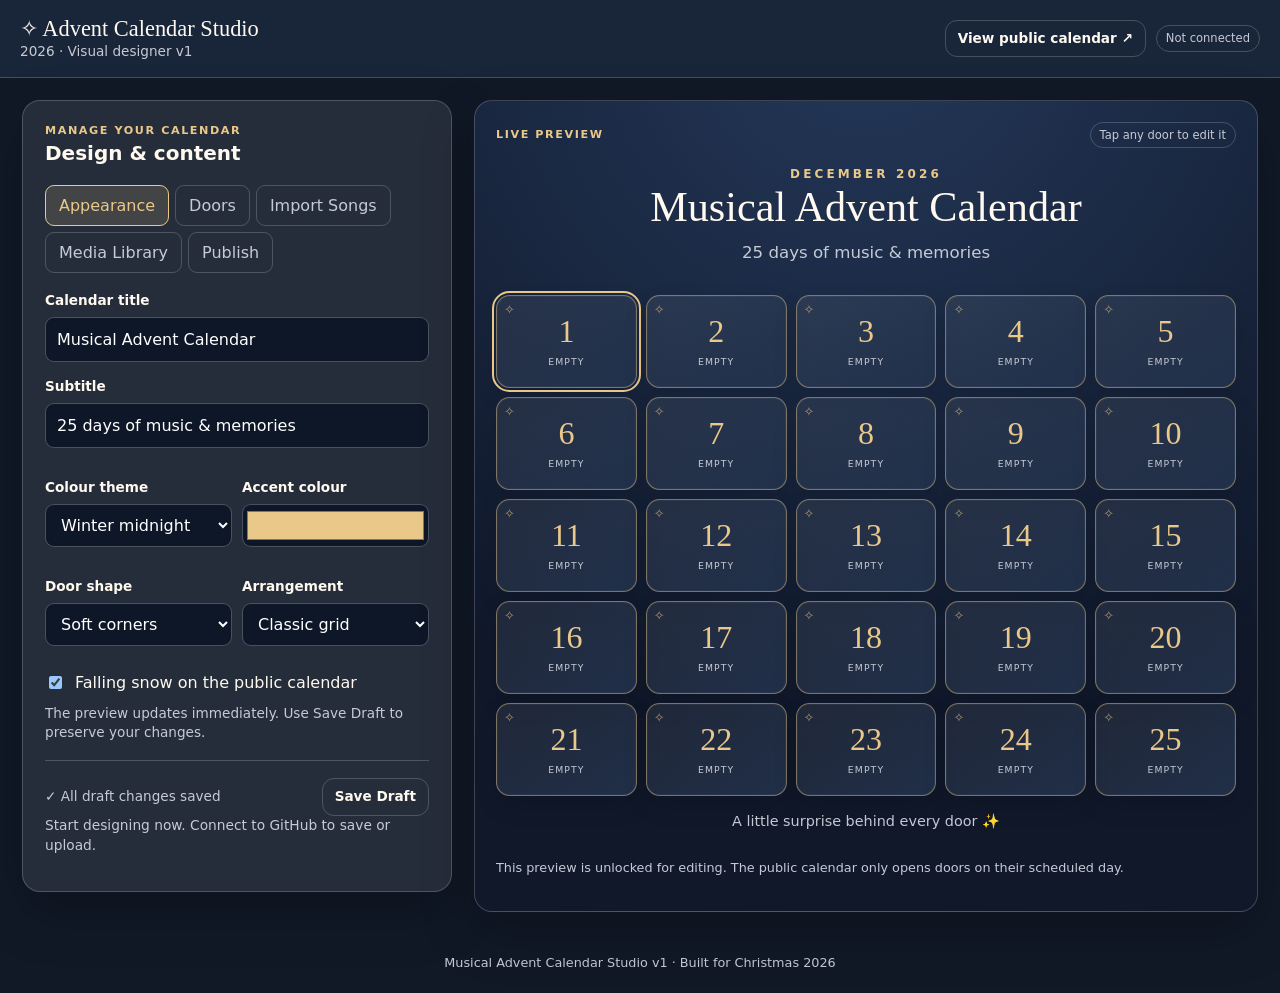
==== editor.html @ 6a8a954a "Advent Studio: add reviewed Excel and Google Sheets song imports" ====
<!doctype html><html lang="en"><head>
<meta charset="utf-8"><meta name="viewport" content="width=device-width,initial-scale=1"><meta name="robots" content="noindex,nofollow">
<meta http-equiv="Content-Security-Policy" content="default-src 'self'; script-src 'self' https://cdn.sheetjs.com; style-src 'self' 'unsafe-inline'; img-src 'self' https://raw.githubusercontent.com data: blob:; media-src 'self' https://raw.githubusercontent.com blob:; connect-src 'self' https://api.github.com https://raw.githubusercontent.com https://docs.google.com; object-src 'none'; base-uri 'none'">
<title>Advent Calendar Studio — 2026</title><link rel="stylesheet" href="styles.css">
</head><body class="editor-page">
<header class="editor-header"><div><div class="brand">✧ Advent Calendar Studio</div><small class="muted">2026 · Visual designer v1</small></div><div class="row wraprow"><a class="btn ghost small" href="index.html" target="_blank" rel="noopener">View public calendar ↗</a><span class="pill" id="connection-state">Not connected</span></div></header>
<main class="editor-shell"><section class="editor-panel softcard" aria-label="Calendar controls"><div class="cap">Manage your calendar</div><h2>Design &amp; content</h2>
<nav class="tabs" aria-label="Editor sections"><button class="tab active" data-tab="appearance" type="button">Appearance</button><button class="tab" data-tab="doors" type="button">Doors</button><button class="tab" data-tab="import" type="button">Import Songs</button><button class="tab" data-tab="media" type="button">Media Library</button><button class="tab" data-tab="publish" type="button">Publish</button></nav>
<div id="tab-appearance" class="tab-content">
<label class="field"><span>Calendar title</span><input id="setting-title" value="Musical Advent Calendar" maxlength="95"></label>
<label class="field"><span>Subtitle</span><input id="setting-subtitle" value="25 days of music & memories" maxlength="160"></label>
<div class="two"><label class="field"><span>Colour theme</span><select id="setting-preset"><option value="midnight">Winter midnight</option><option value="forest">Evergreen</option><option value="berry">Mulled berry</option></select></label><label class="field"><span>Accent colour</span><input id="setting-accent" class="colour" type="color" value="#e9c88a"></label></div>
<div class="two"><label class="field"><span>Door shape</span><select id="setting-shape"><option value="soft">Soft corners</option><option value="square">Square</option><option value="pill">Rounded</option></select></label><label class="field"><span>Arrangement</span><select id="setting-layout"><option value="grid">Classic grid</option><option value="staggered">Staggered grid</option></select></label></div>
<label class="row note-row"><input id="setting-snow" type="checkbox" checked> Falling snow on the public calendar</label><p class="hint">The preview updates immediately. Use Save Draft to preserve your changes.</p></div>
<div id="tab-doors" class="tab-content hidden">
<label class="field"><span>Choose a door</span><select id="door-day"></select></label><div class="progress"><span id="door-status-dot" class="dot"></span><span id="door-status">Awaiting photo and music</span></div>
<label class="field"><span>Photo</span><select id="door-photo"><option value="">No photo selected</option></select></label><label class="field"><span>Song</span><select id="door-song"><option value="">No song selected</option></select></label>
<div class="previewbox" id="photo-preview"><span class="empty">Choose a photograph from the media library</span></div>
<div class="btnrow"><button class="btn small ghost" id="door-test" type="button">Preview this door</button><button class="btn small ghost" id="go-media" type="button">Add media +</button></div>
<div class="section"><h3>Test the published calendar</h3><p class="hint">See the real public layout with every door unlocked, regardless of date. Your visitors will still see the usual date locks. This uses your last published version, not unsaved draft changes.</p><a class="btn small ghost" id="public-preview-link" href="index.html?preview=1" target="_blank" rel="noopener noreferrer">🔓 Open unlocked public preview ↗</a></div>
<div class="section"><h3>Song details</h3><p class="hint">Enter these manually or use Import Songs to fill multiple days at once.</p><label class="field"><span>Chosen by</span><input id="door-chosen-by" maxlength="120" placeholder="Person who chose the song"></label><label class="field"><span>Song title</span><input id="door-song-title" maxlength="200" placeholder="Song name"></label><label class="field"><span>Artist</span><input id="door-artist" maxlength="200" placeholder="Artist or band"></label></div>
<label class="field"><span>Title shown when opened (optional)</span><input id="door-title" maxlength="100" placeholder="A Christmas memory"></label>
<label class="field"><span>Personal message (optional)</span><textarea id="door-message" maxlength="1500" placeholder="Write a message to appear behind the door..."></textarea></label>
<p class="hint">Click a number in the live preview to switch doors. Dates are enforced on the public site, not in the editor.</p></div>
<div id="tab-import" class="tab-content hidden">
<h3>Import song information</h3>
<p class="hint">Import day, chosen-by name, song title and artist. Photos, audio files and personal messages are not changed. Import is one-time, not a live link.</p>
<div class="section"><h3>1. Download a blank template</h3><p class="muted">25 numbered rows, ready to fill in with Excel or Google Sheets.</p>
<button id="import-download" type="button" class="btn small ghost">⬇ Download Excel template (.xlsx)</button></div>
<div class="section"><h3>2. Choose an import method</h3>
<label class="field"><span>Upload an Excel or CSV file</span><input id="import-file" type="file" accept=".xlsx,.xls,.csv,.tsv"></label>
<button id="import-file-button" type="button" class="btn small ghost">Preview spreadsheet file</button>
<p class="hint">Or use a Google Sheet shared as “Anyone with the link can view”.</p>
<label class="field"><span>Google Sheets link</span><input id="import-sheet-url" type="url" placeholder="https://docs.google.com/spreadsheets/d/…"></label>
<button id="import-sheet-button" type="button" class="btn small ghost">Preview Google Sheet</button></div>
<div class="section"><h3>3. Review changes</h3><p id="import-summary" class="muted">Choose a source above to see which days will change.</p>
<div id="import-preview" style="overflow:auto;max-height:380px"></div>
<div class="btnrow"><button id="import-apply" type="button" class="btn" disabled>Apply to private draft</button><button id="import-cancel" type="button" class="btn ghost" disabled>Cancel preview</button></div>
<p class="hint">Existing values are never overwritten without confirmation. Applying only updates the draft in this tab; use Save Draft to store it privately. Publishing remains separate.</p></div></div>
<div id="tab-media" class="tab-content hidden">
<p class="muted">Upload files from your phone or computer. New uploads receive random filenames; you'll still see the original names here.</p>
<label class="field"><span>Upload type</span><select id="upload-kind"><option value="photo">Photograph (JPG, PNG or WebP)</option><option value="song">Music (MP3, M4A or WAV)</option></select></label>
<label class="field filepicker"><span>Choose file</span><input id="upload-file" type="file" accept="image/jpeg,image/png,image/webp"></label>
<div class="btnrow"><button class="btn small" id="upload-button" type="button">Upload to GitHub</button><button class="btn small ghost" id="scan-button" type="button">Scan GitHub folders</button></div>
<p class="hint">Recommended maximum: 20 MB per file. Files are uploaded to the public repository, even before you publish a door.</p>
<div class="section"><h3>Available files <span class="pill" id="media-count">0</span></h3><div id="media-list"><p class="muted">Connect to GitHub to load your library.</p></div></div></div>
<div id="tab-publish" class="tab-content hidden">
<h3>Connect GitHub</h3>
<p class="muted">To save, enter a fine-grained personal access token with <strong>Contents: Read and write</strong> access to both 2026 repositories. Do not paste your token into chat.</p>
<label class="field"><span>GitHub access token</span><input type="password" id="github-token" autocomplete="off" spellcheck="false" placeholder="github_pat_…"></label>
<div class="btnrow"><button class="btn small ghost" id="connect-button" type="button">Connect &amp; load</button><button class="btn small ghost" id="disconnect-button" type="button">Disconnect</button></div>
<p class="hint">The token is kept only in this browser tab's session storage, not uploaded into your repositories. Use this editor on a device you trust.</p>
<div class="section"><h3>Progress</h3><div class="progress" id="progress-count">0 of 25 doors have both photo and music.</div><p class="muted" id="saved-time">No draft saved this session.</p>
<div class="btnrow"><button class="btn" id="save-button" type="button">Save Draft</button><button class="btn ghost" id="publish-button" type="button">Publish Calendar</button></div>
<p class="hint">Save Draft updates the private repository only. Publish first saves your draft, then updates the public calendar. A partial calendar can be published for testing.</p></div>
<div class="section"><h3>Important</h3><p class="muted">Unpublished media in the public repository can still be discovered by someone deliberately browsing GitHub. Random filenames are for obscurity, not security. Titles and messages in the published calendar configuration can also be inspected.</p></div></div>
<div class="section"><div class="row split"><span class="muted" id="dirty-indicator">No unsaved changes</span><button id="quick-save" class="btn small ghost" type="button">Save Draft</button></div><p id="editor-status" class="status" role="status" aria-live="polite"></p></div></section>
<section class="editor-preview softcard" id="preview-surface" aria-label="Interactive live calendar preview">
<div class="row split"><div class="cap">Live preview</div><span class="pill">Tap any door to edit it</span></div>
<header class="masthead"><div class="eyebrow">December 2026</div><h1 id="preview-title">Musical Advent Calendar</h1><p id="preview-subtitle" class="subhead">25 days of music &amp; memories</p></header>
<div class="calendar-wrap"><div class="calendar-grid" id="preview-grid"></div><div class="calendar-footer">A little surprise behind every door ✨</div></div>
<p class="editor-door-caption">This preview is unlocked for editing. The public calendar only opens doors on their scheduled day.</p></section></main>
<dialog id="test-dialog" class="dialog"><div class="dialog-inner"><div class="dialog-head"><div><div class="eyebrow" id="test-day">December 1</div><h2 id="test-title">Preview</h2></div><button class="close" id="test-close" type="button" aria-label="Close">×</button></div><div class="previewbox" id="test-image"></div><p id="test-message" class="reveal-message"></p><audio id="test-audio" controls style="width:100%" class="hidden"></audio></div></dialog>
<footer class="editor-foot">Musical Advent Calendar Studio v1 · Built for Christmas 2026</footer>
<script src="https://cdn.sheetjs.com/xlsx-0.20.3/package/dist/xlsx.full.min.js" defer></script>
<script src="editor.js?v=20261111import1" defer></script>
</body></html>
---- styles.css ----
:root{color-scheme:dark;--bg:#10182a;--bg2:#243859;--accent:#e9c88a;--ink:#fff9ef;--muted:#c6cad5;--panel:rgba(255,255,255,.09);--edge:rgba(255,255,255,.19);--door:rgba(24,42,68,.78);--radius:18px;--shadow:0 20px 55px rgba(0,0,0,.22)}
*{box-sizing:border-box}html{min-height:100%}body{min-height:100vh;margin:0;color:var(--ink);background:radial-gradient(circle at 50% -10%,var(--bg2),var(--bg) 64%);font-family:system-ui,-apple-system,BlinkMacSystemFont,"Segoe UI",sans-serif;line-height:1.45}button,input,select,textarea{font:inherit}button{cursor:pointer}a{color:var(--accent)}.hidden{display:none!important}.wrap{width:min(1060px,calc(100% - 32px));margin:auto}.masthead{text-align:center;padding:64px 0 24px}.eyebrow{text-transform:uppercase;letter-spacing:.26em;font-size:.75rem;font-weight:650;color:var(--accent)}h1,h2,h3,p{margin-top:0}h1{font-family:Georgia,Times,serif;font-size:clamp(2.5rem,7vw,5.2rem);font-weight:500;line-height:1.07;margin-bottom:12px}h2{font-size:1.25rem}h3{font-size:1rem}.subhead{max-width:600px;margin:auto;color:var(--muted);font-size:1.04rem}.calendar-wrap{padding:28px 0 90px}.calendar-grid{display:grid;grid-template-columns:repeat(5,minmax(0,1fr));gap:15px}
.door{position:relative;border:1px solid rgba(233,200,138,.46);border-radius:var(--radius);background:linear-gradient(145deg,rgba(255,255,255,.07),var(--door));min-height:155px;color:var(--ink);box-shadow:inset 0 0 0 1px rgba(255,255,255,.04),0 10px 24px rgba(0,0,0,.12);overflow:hidden;display:flex;flex-direction:column;align-items:center;justify-content:center;gap:8px;transition:transform .2s ease,border-color .2s ease}.door::before{content:"✧";position:absolute;top:12px;left:12px;color:var(--accent);font-size:13px;opacity:.7}.door:hover{transform:translateY(-3px);border-color:var(--accent)}.door:focus-visible,.btn:focus-visible,button:focus-visible,a:focus-visible{outline:3px solid var(--accent);outline-offset:3px}.door-number{font:500 clamp(2rem,5vw,3.6rem)/1 Georgia,serif;color:var(--accent)}.door-word{font-size:.72rem;text-transform:uppercase;letter-spacing:.12em;color:var(--muted)}.door.locked{opacity:.62;cursor:not-allowed}.door.locked:hover{transform:none}.door.opened{background:linear-gradient(155deg,rgba(227,195,132,.19),rgba(255,255,255,.09))}.door.opened:after{content:"✓";position:absolute;top:8px;right:12px;font-size:.85rem;color:var(--accent)}.layout-staggered .door:nth-child(4n+2){transform:translateY(10px)}.shape-square .door{--radius:3px}.shape-pill .door{--radius:42px}.calendar-footer{text-align:center;color:var(--muted);font-size:.9rem;margin:27px auto}
.softcard{background:var(--panel);border:1px solid var(--edge);border-radius:18px;box-shadow:var(--shadow)}.dialog{border:1px solid var(--edge);background:#17243a;color:var(--ink);border-radius:22px;width:min(540px,calc(100vw - 28px));max-height:calc(100dvh - 30px);overflow:auto;padding:0;box-shadow:0 30px 80px rgba(0,0,0,.55)}.dialog::backdrop{background:rgba(1,8,19,.76);backdrop-filter:blur(5px)}.dialog-inner{padding:30px}.dialog-head{display:flex;align-items:start;justify-content:space-between;gap:14px}.dialog-head h2{font:500 2rem/1.1 Georgia,serif;margin-bottom:10px}.close{border:1px solid var(--edge);background:rgba(255,255,255,.08);color:var(--ink);width:37px;height:37px;border-radius:50%;font-size:1.35rem;flex-shrink:0}.reveal-image{width:100%;max-height:360px;object-fit:contain;background:rgba(255,255,255,.035);border-radius:12px;margin:14px 0}.placeholder-image{min-height:190px;border:1px dashed var(--edge);border-radius:12px;display:grid;place-items:center;color:var(--muted);font-size:3rem;margin:14px 0}.reveal-message{font-size:1rem;color:var(--muted);white-space:pre-wrap}.btn{display:inline-flex;gap:8px;justify-content:center;align-items:center;border:1px solid rgba(233,200,138,.65);color:#131b2e;background:var(--accent);padding:11px 16px;border-radius:12px;font-weight:700;text-decoration:none}.btn:disabled{opacity:.45;cursor:not-allowed}.btn.ghost{background:transparent;color:var(--ink);border-color:var(--edge)}.btn.small{padding:8px 12px;font-size:.85rem}.nowplaying{position:fixed;z-index:40;left:50%;bottom:14px;transform:translateX(-50%);width:min(600px,calc(100% - 24px));padding:12px 15px;display:flex;align-items:center;gap:12px;background:#1c2a40;border:1px solid var(--edge);border-radius:15px;box-shadow:var(--shadow)}.nowplaying .track{flex:1;min-width:0}.trackname{white-space:nowrap;overflow:hidden;text-overflow:ellipsis}.nowplaying button{border:1px solid var(--edge);background:transparent;color:var(--ink);border-radius:9px;padding:7px 10px}.snow{position:fixed;inset:0;pointer-events:none;z-index:1;overflow:hidden}.snow span{position:absolute;top:-20px;color:#fff;opacity:.65;animation:fall linear infinite;text-shadow:0 0 8px rgba(255,255,255,.3)}@keyframes fall{to{transform:translate3d(24px,110vh,0)}}@media(prefers-reduced-motion:reduce){*,*:before,*:after{animation-duration:.01ms!important;transition:none!important}}
.editor-page{background:#111927}.editor-header{padding:15px max(20px,calc((100vw - 1440px)/2));border-bottom:1px solid var(--edge);display:flex;justify-content:space-between;align-items:center;gap:16px;background:#19263a}.brand{font:500 1.4rem Georgia,serif}.editor-shell{max-width:1440px;margin:0 auto;padding:22px;display:grid;grid-template-columns:minmax(330px,430px) minmax(0,1fr);gap:22px;align-items:start}.editor-panel{padding:22px}.editor-panel h2{margin:0 0 17px}.tabs{display:flex;flex-wrap:wrap;gap:6px;margin-bottom:18px}.tab{background:transparent;color:var(--muted);border:1px solid var(--edge);border-radius:9px;padding:8px 13px}.tab.active{background:rgba(233,200,138,.15);color:var(--accent);border-color:var(--accent)}.field{display:block;margin:15px 0}.field>span,.field>label{display:block;font-size:.85rem;font-weight:650;margin-bottom:6px}.field input:not([type=checkbox]),.field select,.field textarea{display:block;width:100%;background:#0d1728;border:1px solid rgba(255,255,255,.25);border-radius:9px;color:#fff;padding:10px 11px;outline:none}.field textarea{min-height:90px;resize:vertical}.field input:focus,.field select:focus,.field textarea:focus{border-color:var(--accent)}.row{display:flex;align-items:center;gap:10px}.row.wraprow{flex-wrap:wrap}.row.split{justify-content:space-between}.row>*{min-width:0}.two{display:grid;grid-template-columns:1fr 1fr;gap:10px}.hint,.muted{font-size:.85rem;color:var(--muted)}.hint{margin:7px 0 0}.status{min-height:22px;font-size:.86rem;color:var(--muted)}.status.good{color:#b2e5c4}.status.bad{color:#ffb4a9}.section{border-top:1px solid var(--edge);padding-top:17px;margin-top:17px}.editor-preview{position:sticky;top:14px;min-width:0;padding:21px}.editor-preview .masthead{padding:18px 0}.editor-preview h1{font-size:clamp(1.5rem,3.3vw,3.3rem)}.editor-preview .calendar-grid{gap:9px}.editor-preview .door{min-height:93px;border-radius:calc(var(--radius) * .75)}.editor-preview .door-number{font-size:clamp(1.3rem,3vw,2rem)}.editor-preview .door-word{font-size:.58rem}.editor-preview .door::before{top:5px;left:7px}.editor-preview .calendar-wrap{padding:12px 0}.editor-preview .calendar-footer{margin:15px 0}.editor-preview .calendar-grid .door.selected{outline:2px solid var(--accent);outline-offset:2px}.editor-preview .layout-staggered .door:nth-child(4n+2){transform:translateY(5px)}.media-item{display:flex;align-items:center;gap:10px;padding:10px;border:1px solid var(--edge);border-radius:10px;margin-bottom:8px;background:rgba(255,255,255,.035)}.media-item img{width:46px;height:46px;object-fit:cover;border-radius:6px}.media-item .label{flex:1;min-width:0;overflow-wrap:anywhere}.media-item small{display:block;color:var(--muted)}.progress{border:1px solid var(--edge);border-radius:12px;padding:11px;margin:13px 0;color:var(--muted)}.dot{display:inline-block;width:9px;height:9px;border-radius:50%;background:#95a3b7;margin-right:7px}.dot.ok{background:#70d19a}.btnrow{display:flex;gap:8px;flex-wrap:wrap}.filepicker{margin:12px 0}.filepicker input{width:100%;max-width:100%;font-size:.9rem}.cap{font-size:.7rem;text-transform:uppercase;letter-spacing:.14em;color:var(--accent);font-weight:700}.previewbox{border-radius:12px;min-height:170px;display:grid;place-items:center;border:1px dashed var(--edge);margin:12px 0;overflow:hidden}.previewbox img{max-width:100%;max-height:240px;object-fit:contain}.previewbox .empty{padding:20px;text-align:center;color:var(--muted)}.editor-header .muted{display:block}.colour{height:43px;width:100%;padding:2px!important}footer.editor-foot{padding:20px;text-align:center;color:var(--muted);font-size:.8rem}.pill{border-radius:20px;border:1px solid var(--edge);padding:4px 9px;color:var(--muted);font-size:.72rem}.note-row{margin:10px 0}.editor-door-caption{color:var(--muted);font-size:.8rem}
@media(max-width:950px){.editor-shell{grid-template-columns:1fr}.editor-preview{position:static;order:-1}.editor-preview .door{min-height:90px}}@media(max-width:600px){.calendar-grid{gap:8px}.door{min-height:103px;gap:5px}.door::before{top:6px;left:7px;font-size:10px}.door-word{font-size:.59rem;letter-spacing:.05em}.door-number{font-size:1.95rem}.masthead{padding:45px 0 17px}.editor-header{align-items:start;flex-direction:column}.editor-shell{padding:12px;gap:12px}.editor-panel,.editor-preview{padding:14px}.editor-preview .door{min-height:65px}.editor-preview .door-number{font-size:1.5rem}.editor-preview .door-word{display:none}.dialog-inner{padding:21px}}
/* An opened Advent door reveals the assigned photograph as its tile. */
.door.photo-revealed{background:#10182a;isolation:isolate}
.door-thumbnail{position:absolute;inset:0;width:100%;height:100%;object-fit:cover;z-index:-1}
.door.photo-revealed::before{display:none}
.door.photo-revealed::after{content:none}
.door.photo-revealed .door-number{position:absolute;top:7px;left:9px;z-index:1;font:700 1rem/1 system-ui,sans-serif;color:#fff;text-shadow:0 1px 5px #000,0 0 2px #000}
.door.photo-revealed .door-word{position:absolute;bottom:0;left:0;right:0;padding:20px 4px 7px;text-align:center;color:#fff;background:linear-gradient(transparent,rgba(0,0,0,.72));text-shadow:0 1px 3px #000}

.seek-row{display:flex;align-items:center;gap:8px;margin-top:5px;font-size:.72rem;color:var(--muted);font-variant-numeric:tabular-nums}.seek-row input[type=range]{width:100%;min-width:40px;flex:1;accent-color:var(--accent);cursor:pointer}.seek-row input[type=range]:disabled{opacity:.4;cursor:default}.nowplaying .track{min-width:0}@media(max-width:600px){.nowplaying{gap:8px;padding:10px}.nowplaying button{padding:8px}.seek-row{gap:5px}}
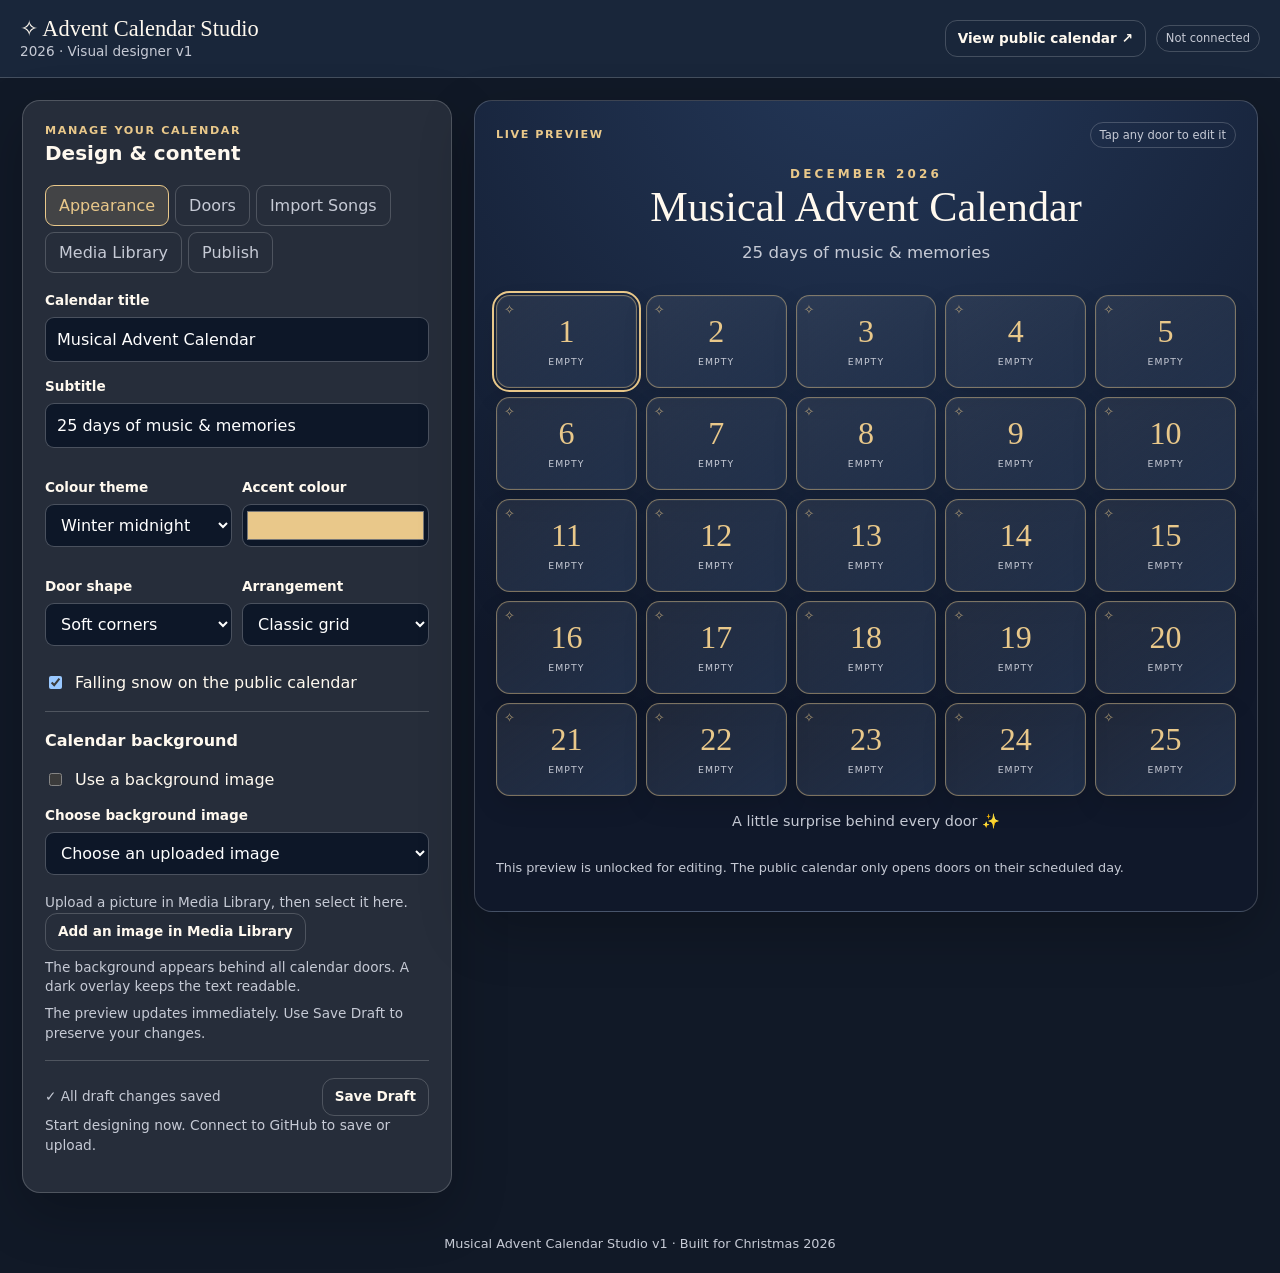
==== commit d1a7f6cc: "Add background image picker and separate media library file filters" ====
--- a/editor.html
+++ b/editor.html
@@ -1,7 +1,7 @@
 <!doctype html><html lang="en"><head>
 <meta charset="utf-8"><meta name="viewport" content="width=device-width,initial-scale=1"><meta name="robots" content="noindex,nofollow">
 <meta http-equiv="Content-Security-Policy" content="default-src 'self'; script-src 'self' https://cdn.sheetjs.com; style-src 'self' 'unsafe-inline'; img-src 'self' https://raw.githubusercontent.com data: blob:; media-src 'self' https://raw.githubusercontent.com blob:; connect-src 'self' https://api.github.com https://raw.githubusercontent.com https://docs.google.com; object-src 'none'; base-uri 'none'">
-<title>Advent Calendar Studio — 2026</title><link rel="stylesheet" href="styles.css">
+<title>Advent Calendar Studio — 2026</title><link rel="stylesheet" href="styles.css?v=20261111background1">
 </head><body class="editor-page">
 <header class="editor-header"><div><div class="brand">✧ Advent Calendar Studio</div><small class="muted">2026 · Visual designer v1</small></div><div class="row wraprow"><a class="btn ghost small" href="index.html" target="_blank" rel="noopener">View public calendar ↗</a><span class="pill" id="connection-state">Not connected</span></div></header>
 <main class="editor-shell"><section class="editor-panel softcard" aria-label="Calendar controls"><div class="cap">Manage your calendar</div><h2>Design &amp; content</h2>
@@ -11,7 +11,14 @@
 <label class="field"><span>Subtitle</span><input id="setting-subtitle" value="25 days of music & memories" maxlength="160"></label>
 <div class="two"><label class="field"><span>Colour theme</span><select id="setting-preset"><option value="midnight">Winter midnight</option><option value="forest">Evergreen</option><option value="berry">Mulled berry</option></select></label><label class="field"><span>Accent colour</span><input id="setting-accent" class="colour" type="color" value="#e9c88a"></label></div>
 <div class="two"><label class="field"><span>Door shape</span><select id="setting-shape"><option value="soft">Soft corners</option><option value="square">Square</option><option value="pill">Rounded</option></select></label><label class="field"><span>Arrangement</span><select id="setting-layout"><option value="grid">Classic grid</option><option value="staggered">Staggered grid</option></select></label></div>
-<label class="row note-row"><input id="setting-snow" type="checkbox" checked> Falling snow on the public calendar</label><p class="hint">The preview updates immediately. Use Save Draft to preserve your changes.</p></div>
+<label class="row note-row"><input id="setting-snow" type="checkbox" checked> Falling snow on the public calendar</label>
+<div class="section"><h3>Calendar background</h3>
+<label class="row note-row"><input id="setting-use-background" type="checkbox"> Use a background image</label>
+<label class="field"><span>Choose background image</span><select id="setting-background-image"><option value="">Choose an uploaded image</option></select></label>
+<div id="background-image-preview" class="background-image-choice"><span class="muted">Upload a picture in Media Library, then select it here.</span></div>
+<button id="go-background-media" type="button" class="btn small ghost">Add an image in Media Library</button>
+<p class="hint">The background appears behind all calendar doors. A dark overlay keeps the text readable.</p></div>
+<p class="hint">The preview updates immediately. Use Save Draft to preserve your changes.</p></div>
 <div id="tab-doors" class="tab-content hidden">
 <label class="field"><span>Choose a door</span><select id="door-day"></select></label><div class="progress"><span id="door-status-dot" class="dot"></span><span id="door-status">Awaiting photo and music</span></div>
 <label class="field"><span>Photo</span><select id="door-photo"><option value="">No photo selected</option></select></label><label class="field"><span>Song</span><select id="door-song"><option value="">No song selected</option></select></label>
@@ -43,7 +50,11 @@
 <label class="field filepicker"><span>Choose file</span><input id="upload-file" type="file" accept="image/jpeg,image/png,image/webp"></label>
 <div class="btnrow"><button class="btn small" id="upload-button" type="button">Upload to GitHub</button><button class="btn small ghost" id="scan-button" type="button">Scan GitHub folders</button></div>
 <p class="hint">Recommended maximum: 20 MB per file. Files are uploaded to the public repository, even before you publish a door.</p>
-<div class="section"><h3>Available files <span class="pill" id="media-count">0</span></h3><div id="media-list"><p class="muted">Connect to GitHub to load your library.</p></div></div></div>
+<div class="section"><h3>Available files <span class="pill" id="media-count">0</span></h3>
+<div class="tabs media-kind-tabs" role="group" aria-label="Filter available media files">
+<button class="tab active" id="media-filter-images" type="button" aria-pressed="true">Images (0)</button>
+<button class="tab" id="media-filter-audio" type="button" aria-pressed="false">MP3 / Audio (0)</button>
+</div><div id="media-list"><p class="muted">Connect to GitHub to load your library.</p></div></div></div>
 <div id="tab-publish" class="tab-content hidden">
 <h3>Connect GitHub</h3>
 <p class="muted">To save, enter a fine-grained personal access token with <strong>Contents: Read and write</strong> access to both 2026 repositories. Do not paste your token into chat.</p>
@@ -63,5 +74,5 @@
 <dialog id="test-dialog" class="dialog"><div class="dialog-inner"><div class="dialog-head"><div><div class="eyebrow" id="test-day">December 1</div><h2 id="test-title">Preview</h2></div><button class="close" id="test-close" type="button" aria-label="Close">×</button></div><div class="previewbox" id="test-image"></div><p id="test-message" class="reveal-message"></p><audio id="test-audio" controls style="width:100%" class="hidden"></audio></div></dialog>
 <footer class="editor-foot">Musical Advent Calendar Studio v1 · Built for Christmas 2026</footer>
 <script src="https://cdn.sheetjs.com/xlsx-0.20.3/package/dist/xlsx.full.min.js" defer></script>
-<script src="editor.js?v=20261111import1" defer></script>
+<script src="editor.js?v=20261111background1" defer></script>
 </body></html>
--- a/styles.css
+++ b/styles.css
@@ -1,7 +1,7 @@
 :root{color-scheme:dark;--bg:#10182a;--bg2:#243859;--accent:#e9c88a;--ink:#fff9ef;--muted:#c6cad5;--panel:rgba(255,255,255,.09);--edge:rgba(255,255,255,.19);--door:rgba(24,42,68,.78);--radius:18px;--shadow:0 20px 55px rgba(0,0,0,.22)}
 *{box-sizing:border-box}html{min-height:100%}body{min-height:100vh;margin:0;color:var(--ink);background:radial-gradient(circle at 50% -10%,var(--bg2),var(--bg) 64%);font-family:system-ui,-apple-system,BlinkMacSystemFont,"Segoe UI",sans-serif;line-height:1.45}button,input,select,textarea{font:inherit}button{cursor:pointer}a{color:var(--accent)}.hidden{display:none!important}.wrap{width:min(1060px,calc(100% - 32px));margin:auto}.masthead{text-align:center;padding:64px 0 24px}.eyebrow{text-transform:uppercase;letter-spacing:.26em;font-size:.75rem;font-weight:650;color:var(--accent)}h1,h2,h3,p{margin-top:0}h1{font-family:Georgia,Times,serif;font-size:clamp(2.5rem,7vw,5.2rem);font-weight:500;line-height:1.07;margin-bottom:12px}h2{font-size:1.25rem}h3{font-size:1rem}.subhead{max-width:600px;margin:auto;color:var(--muted);font-size:1.04rem}.calendar-wrap{padding:28px 0 90px}.calendar-grid{display:grid;grid-template-columns:repeat(5,minmax(0,1fr));gap:15px}
 .door{position:relative;border:1px solid rgba(233,200,138,.46);border-radius:var(--radius);background:linear-gradient(145deg,rgba(255,255,255,.07),var(--door));min-height:155px;color:var(--ink);box-shadow:inset 0 0 0 1px rgba(255,255,255,.04),0 10px 24px rgba(0,0,0,.12);overflow:hidden;display:flex;flex-direction:column;align-items:center;justify-content:center;gap:8px;transition:transform .2s ease,border-color .2s ease}.door::before{content:"✧";position:absolute;top:12px;left:12px;color:var(--accent);font-size:13px;opacity:.7}.door:hover{transform:translateY(-3px);border-color:var(--accent)}.door:focus-visible,.btn:focus-visible,button:focus-visible,a:focus-visible{outline:3px solid var(--accent);outline-offset:3px}.door-number{font:500 clamp(2rem,5vw,3.6rem)/1 Georgia,serif;color:var(--accent)}.door-word{font-size:.72rem;text-transform:uppercase;letter-spacing:.12em;color:var(--muted)}.door.locked{opacity:.62;cursor:not-allowed}.door.locked:hover{transform:none}.door.opened{background:linear-gradient(155deg,rgba(227,195,132,.19),rgba(255,255,255,.09))}.door.opened:after{content:"✓";position:absolute;top:8px;right:12px;font-size:.85rem;color:var(--accent)}.layout-staggered .door:nth-child(4n+2){transform:translateY(10px)}.shape-square .door{--radius:3px}.shape-pill .door{--radius:42px}.calendar-footer{text-align:center;color:var(--muted);font-size:.9rem;margin:27px auto}
-.softcard{background:var(--panel);border:1px solid var(--edge);border-radius:18px;box-shadow:var(--shadow)}.dialog{border:1px solid var(--edge);background:#17243a;color:var(--ink);border-radius:22px;width:min(540px,calc(100vw - 28px));max-height:calc(100dvh - 30px);overflow:auto;padding:0;box-shadow:0 30px 80px rgba(0,0,0,.55)}.dialog::backdrop{background:rgba(1,8,19,.76);backdrop-filter:blur(5px)}.dialog-inner{padding:30px}.dialog-head{display:flex;align-items:start;justify-content:space-between;gap:14px}.dialog-head h2{font:500 2rem/1.1 Georgia,serif;margin-bottom:10px}.close{border:1px solid var(--edge);background:rgba(255,255,255,.08);color:var(--ink);width:37px;height:37px;border-radius:50%;font-size:1.35rem;flex-shrink:0}.reveal-image{width:100%;max-height:360px;object-fit:contain;background:rgba(255,255,255,.035);border-radius:12px;margin:14px 0}.placeholder-image{min-height:190px;border:1px dashed var(--edge);border-radius:12px;display:grid;place-items:center;color:var(--muted);font-size:3rem;margin:14px 0}.reveal-message{font-size:1rem;color:var(--muted);white-space:pre-wrap}.btn{display:inline-flex;gap:8px;justify-content:center;align-items:center;border:1px solid rgba(233,200,138,.65);color:#131b2e;background:var(--accent);padding:11px 16px;border-radius:12px;font-weight:700;text-decoration:none}.btn:disabled{opacity:.45;cursor:not-allowed}.btn.ghost{background:transparent;color:var(--ink);border-color:var(--edge)}.btn.small{padding:8px 12px;font-size:.85rem}.nowplaying{position:fixed;z-index:40;left:50%;bottom:14px;transform:translateX(-50%);width:min(600px,calc(100% - 24px));padding:12px 15px;display:flex;align-items:center;gap:12px;background:#1c2a40;border:1px solid var(--edge);border-radius:15px;box-shadow:var(--shadow)}.nowplaying .track{flex:1;min-width:0}.trackname{white-space:nowrap;overflow:hidden;text-overflow:ellipsis}.nowplaying button{border:1px solid var(--edge);background:transparent;color:var(--ink);border-radius:9px;padding:7px 10px}.snow{position:fixed;inset:0;pointer-events:none;z-index:1;overflow:hidden}.snow span{position:absolute;top:-20px;color:#fff;opacity:.65;animation:fall linear infinite;text-shadow:0 0 8px rgba(255,255,255,.3)}@keyframes fall{to{transform:translate3d(24px,110vh,0)}}@media(prefers-reduced-motion:reduce){*,*:before,*:after{animation-duration:.01ms!important;transition:none!important}}
+.softcard{background:var(--panel);border:1px solid var(--edge);border-radius:18px;box-shadow:var(--shadow)}.dialog{border:1px solid var(--edge);background:#17243a;color:var(--ink);border-radius:22px;width:min(540px,calc(100vw - 28px));max-height:calc(100dvh - 30px);overflow:auto;padding:0;box-shadow:0 30px 80px rgba(0,0,0,.55)}.dialog::backdrop{background:rgba(1,8,19,.76);backdrop-filter:blur(5px)}.dialog-inner{padding:30px}.dialog-head{display:flex;align-items:start;justify-content:space-between;gap:14px}.dialog-head h2{font:500 2rem/1.1 Georgia,serif;margin-bottom:10px}.close{border:1px solid var(--edge);background:rgba(255,255,255,.08);color:var(--ink);width:37px;height:37px;border-radius:50%;font-size:1.35rem;flex-shrink:0}.reveal-image{width:100%;max-height:360px;object-fit:contain;background:rgba(255,255,255,.035);border-radius:12px;margin:14px 0}.placeholder-image{min-height:190px;border:1px dashed var(--edge);border-radius:12px;display:grid;place-items:center;color:var(--muted);font-size:3rem;margin:14px 0}.reveal-message{font-size:1rem;color:var(--muted);text-align:center;margin:8px 0 6px}.reveal-song{font:500 1.4rem/1.2 Georgia,serif;text-align:center;margin:5px 0}.reveal-artist{font-size:1rem;color:var(--muted);text-align:center;margin:4px 0 8px}.btn{display:inline-flex;gap:8px;justify-content:center;align-items:center;border:1px solid rgba(233,200,138,.65);color:#131b2e;background:var(--accent);padding:11px 16px;border-radius:12px;font-weight:700;text-decoration:none}.btn:disabled{opacity:.45;cursor:not-allowed}.btn.ghost{background:transparent;color:var(--ink);border-color:var(--edge)}.btn.small{padding:8px 12px;font-size:.85rem}.nowplaying{position:fixed;z-index:40;left:50%;bottom:14px;transform:translateX(-50%);width:min(600px,calc(100% - 24px));padding:12px 15px;display:flex;align-items:center;gap:12px;background:#1c2a40;border:1px solid var(--edge);border-radius:15px;box-shadow:var(--shadow)}.nowplaying .track{flex:1;min-width:0}.trackname{white-space:nowrap;overflow:hidden;text-overflow:ellipsis}.nowplaying button{border:1px solid var(--edge);background:transparent;color:var(--ink);border-radius:9px;padding:7px 10px}.snow{position:fixed;inset:0;pointer-events:none;z-index:1;overflow:hidden}.snow span{position:absolute;top:-20px;color:#fff;opacity:.65;animation:fall linear infinite;text-shadow:0 0 8px rgba(255,255,255,.3)}@keyframes fall{to{transform:translate3d(24px,110vh,0)}}@media(prefers-reduced-motion:reduce){*,*:before,*:after{animation-duration:.01ms!important;transition:none!important}}
 .editor-page{background:#111927}.editor-header{padding:15px max(20px,calc((100vw - 1440px)/2));border-bottom:1px solid var(--edge);display:flex;justify-content:space-between;align-items:center;gap:16px;background:#19263a}.brand{font:500 1.4rem Georgia,serif}.editor-shell{max-width:1440px;margin:0 auto;padding:22px;display:grid;grid-template-columns:minmax(330px,430px) minmax(0,1fr);gap:22px;align-items:start}.editor-panel{padding:22px}.editor-panel h2{margin:0 0 17px}.tabs{display:flex;flex-wrap:wrap;gap:6px;margin-bottom:18px}.tab{background:transparent;color:var(--muted);border:1px solid var(--edge);border-radius:9px;padding:8px 13px}.tab.active{background:rgba(233,200,138,.15);color:var(--accent);border-color:var(--accent)}.field{display:block;margin:15px 0}.field>span,.field>label{display:block;font-size:.85rem;font-weight:650;margin-bottom:6px}.field input:not([type=checkbox]),.field select,.field textarea{display:block;width:100%;background:#0d1728;border:1px solid rgba(255,255,255,.25);border-radius:9px;color:#fff;padding:10px 11px;outline:none}.field textarea{min-height:90px;resize:vertical}.field input:focus,.field select:focus,.field textarea:focus{border-color:var(--accent)}.row{display:flex;align-items:center;gap:10px}.row.wraprow{flex-wrap:wrap}.row.split{justify-content:space-between}.row>*{min-width:0}.two{display:grid;grid-template-columns:1fr 1fr;gap:10px}.hint,.muted{font-size:.85rem;color:var(--muted)}.hint{margin:7px 0 0}.status{min-height:22px;font-size:.86rem;color:var(--muted)}.status.good{color:#b2e5c4}.status.bad{color:#ffb4a9}.section{border-top:1px solid var(--edge);padding-top:17px;margin-top:17px}.editor-preview{position:sticky;top:14px;min-width:0;padding:21px}.editor-preview .masthead{padding:18px 0}.editor-preview h1{font-size:clamp(1.5rem,3.3vw,3.3rem)}.editor-preview .calendar-grid{gap:9px}.editor-preview .door{min-height:93px;border-radius:calc(var(--radius) * .75)}.editor-preview .door-number{font-size:clamp(1.3rem,3vw,2rem)}.editor-preview .door-word{font-size:.58rem}.editor-preview .door::before{top:5px;left:7px}.editor-preview .calendar-wrap{padding:12px 0}.editor-preview .calendar-footer{margin:15px 0}.editor-preview .calendar-grid .door.selected{outline:2px solid var(--accent);outline-offset:2px}.editor-preview .layout-staggered .door:nth-child(4n+2){transform:translateY(5px)}.media-item{display:flex;align-items:center;gap:10px;padding:10px;border:1px solid var(--edge);border-radius:10px;margin-bottom:8px;background:rgba(255,255,255,.035)}.media-item img{width:46px;height:46px;object-fit:cover;border-radius:6px}.media-item .label{flex:1;min-width:0;overflow-wrap:anywhere}.media-item small{display:block;color:var(--muted)}.progress{border:1px solid var(--edge);border-radius:12px;padding:11px;margin:13px 0;color:var(--muted)}.dot{display:inline-block;width:9px;height:9px;border-radius:50%;background:#95a3b7;margin-right:7px}.dot.ok{background:#70d19a}.btnrow{display:flex;gap:8px;flex-wrap:wrap}.filepicker{margin:12px 0}.filepicker input{width:100%;max-width:100%;font-size:.9rem}.cap{font-size:.7rem;text-transform:uppercase;letter-spacing:.14em;color:var(--accent);font-weight:700}.previewbox{border-radius:12px;min-height:170px;display:grid;place-items:center;border:1px dashed var(--edge);margin:12px 0;overflow:hidden}.previewbox img{max-width:100%;max-height:240px;object-fit:contain}.previewbox .empty{padding:20px;text-align:center;color:var(--muted)}.editor-header .muted{display:block}.colour{height:43px;width:100%;padding:2px!important}footer.editor-foot{padding:20px;text-align:center;color:var(--muted);font-size:.8rem}.pill{border-radius:20px;border:1px solid var(--edge);padding:4px 9px;color:var(--muted);font-size:.72rem}.note-row{margin:10px 0}.editor-door-caption{color:var(--muted);font-size:.8rem}
 @media(max-width:950px){.editor-shell{grid-template-columns:1fr}.editor-preview{position:static;order:-1}.editor-preview .door{min-height:90px}}@media(max-width:600px){.calendar-grid{gap:8px}.door{min-height:103px;gap:5px}.door::before{top:6px;left:7px;font-size:10px}.door-word{font-size:.59rem;letter-spacing:.05em}.door-number{font-size:1.95rem}.masthead{padding:45px 0 17px}.editor-header{align-items:start;flex-direction:column}.editor-shell{padding:12px;gap:12px}.editor-panel,.editor-preview{padding:14px}.editor-preview .door{min-height:65px}.editor-preview .door-number{font-size:1.5rem}.editor-preview .door-word{display:none}.dialog-inner{padding:21px}}
 /* An opened Advent door reveals the assigned photograph as its tile. */
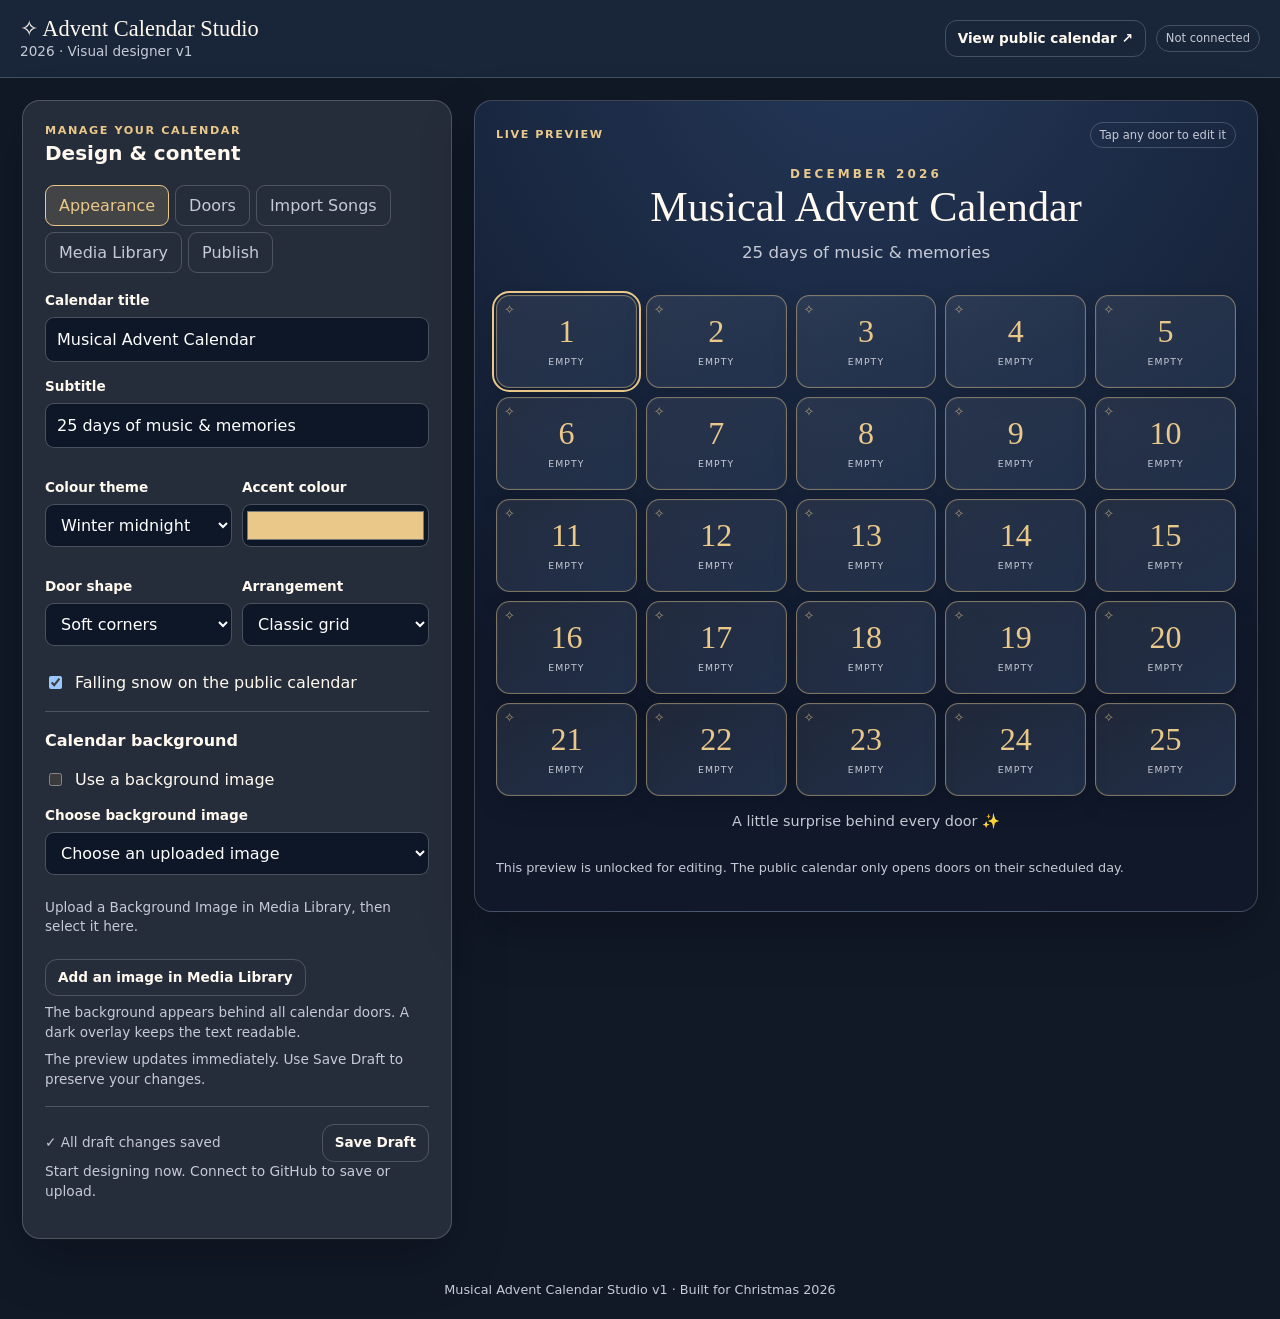
==== commit 1e0b0125: "Offer Door Image, Music and Background Image uploads with dedicated file tabs" ====
--- a/editor.html
+++ b/editor.html
@@ -1,7 +1,7 @@
 <!doctype html><html lang="en"><head>
 <meta charset="utf-8"><meta name="viewport" content="width=device-width,initial-scale=1"><meta name="robots" content="noindex,nofollow">
 <meta http-equiv="Content-Security-Policy" content="default-src 'self'; script-src 'self' https://cdn.sheetjs.com; style-src 'self' 'unsafe-inline'; img-src 'self' https://raw.githubusercontent.com data: blob:; media-src 'self' https://raw.githubusercontent.com blob:; connect-src 'self' https://api.github.com https://raw.githubusercontent.com https://docs.google.com; object-src 'none'; base-uri 'none'">
-<title>Advent Calendar Studio — 2026</title><link rel="stylesheet" href="styles.css?v=20261111background1">
+<title>Advent Calendar Studio — 2026</title><link rel="stylesheet" href="styles.css?v=20261111mediakinds2">
 </head><body class="editor-page">
 <header class="editor-header"><div><div class="brand">✧ Advent Calendar Studio</div><small class="muted">2026 · Visual designer v1</small></div><div class="row wraprow"><a class="btn ghost small" href="index.html" target="_blank" rel="noopener">View public calendar ↗</a><span class="pill" id="connection-state">Not connected</span></div></header>
 <main class="editor-shell"><section class="editor-panel softcard" aria-label="Calendar controls"><div class="cap">Manage your calendar</div><h2>Design &amp; content</h2>
@@ -15,7 +15,7 @@
 <div class="section"><h3>Calendar background</h3>
 <label class="row note-row"><input id="setting-use-background" type="checkbox"> Use a background image</label>
 <label class="field"><span>Choose background image</span><select id="setting-background-image"><option value="">Choose an uploaded image</option></select></label>
-<div id="background-image-preview" class="background-image-choice"><span class="muted">Upload a picture in Media Library, then select it here.</span></div>
+<div id="background-image-preview" class="background-image-choice"><span class="muted">Upload a Background Image in Media Library, then select it here.</span></div>
 <button id="go-background-media" type="button" class="btn small ghost">Add an image in Media Library</button>
 <p class="hint">The background appears behind all calendar doors. A dark overlay keeps the text readable.</p></div>
 <p class="hint">The preview updates immediately. Use Save Draft to preserve your changes.</p></div>
@@ -46,14 +46,15 @@
 <p class="hint">Existing values are never overwritten without confirmation. Applying only updates the draft in this tab; use Save Draft to store it privately. Publishing remains separate.</p></div></div>
 <div id="tab-media" class="tab-content hidden">
 <p class="muted">Upload files from your phone or computer. New uploads receive random filenames; you'll still see the original names here.</p>
-<label class="field"><span>Upload type</span><select id="upload-kind"><option value="photo">Photograph (JPG, PNG or WebP)</option><option value="song">Music (MP3, M4A or WAV)</option></select></label>
+<label class="field"><span>Upload type</span><select id="upload-kind"><option value="photo">Door Image (JPG, PNG or WebP)</option><option value="song">Music (MP3, M4A or WAV)</option><option value="background">Background Image (JPG, PNG or WebP)</option></select></label>
 <label class="field filepicker"><span>Choose file</span><input id="upload-file" type="file" accept="image/jpeg,image/png,image/webp"></label>
 <div class="btnrow"><button class="btn small" id="upload-button" type="button">Upload to GitHub</button><button class="btn small ghost" id="scan-button" type="button">Scan GitHub folders</button></div>
 <p class="hint">Recommended maximum: 20 MB per file. Files are uploaded to the public repository, even before you publish a door.</p>
 <div class="section"><h3>Available files <span class="pill" id="media-count">0</span></h3>
 <div class="tabs media-kind-tabs" role="group" aria-label="Filter available media files">
-<button class="tab active" id="media-filter-images" type="button" aria-pressed="true">Images (0)</button>
-<button class="tab" id="media-filter-audio" type="button" aria-pressed="false">MP3 / Audio (0)</button>
+<button class="tab active" id="media-filter-images" type="button" aria-pressed="true">Door Images (0)</button>
+<button class="tab" id="media-filter-audio" type="button" aria-pressed="false">Music (0)</button>
+<button class="tab" id="media-filter-background" type="button" aria-pressed="false">Background Images (0)</button>
 </div><div id="media-list"><p class="muted">Connect to GitHub to load your library.</p></div></div></div>
 <div id="tab-publish" class="tab-content hidden">
 <h3>Connect GitHub</h3>
@@ -74,5 +75,5 @@
 <dialog id="test-dialog" class="dialog"><div class="dialog-inner"><div class="dialog-head"><div><div class="eyebrow" id="test-day">December 1</div><h2 id="test-title">Preview</h2></div><button class="close" id="test-close" type="button" aria-label="Close">×</button></div><div class="previewbox" id="test-image"></div><p id="test-message" class="reveal-message"></p><audio id="test-audio" controls style="width:100%" class="hidden"></audio></div></dialog>
 <footer class="editor-foot">Musical Advent Calendar Studio v1 · Built for Christmas 2026</footer>
 <script src="https://cdn.sheetjs.com/xlsx-0.20.3/package/dist/xlsx.full.min.js" defer></script>
-<script src="editor.js?v=20261111background1" defer></script>
+<script src="editor.js?v=20261111mediakinds2" defer></script>
 </body></html>
--- a/styles.css
+++ b/styles.css
@@ -12,4 +12,7 @@
 .door.photo-revealed .door-number{position:absolute;top:7px;left:9px;z-index:1;font:700 1rem/1 system-ui,sans-serif;color:#fff;text-shadow:0 1px 5px #000,0 0 2px #000}
 .door.photo-revealed .door-word{position:absolute;bottom:0;left:0;right:0;padding:20px 4px 7px;text-align:center;color:#fff;background:linear-gradient(transparent,rgba(0,0,0,.72));text-shadow:0 1px 3px #000}
 
+.background-image-choice{display:flex;align-items:center;gap:12px;margin:8px 0 14px;min-height:55px;min-width:0;overflow-wrap:anywhere}
+.background-image-thumb{width:92px;height:60px;flex-shrink:0;object-fit:cover;border-radius:9px;border:1px solid var(--edge)}
+.media-kind-tabs{margin:12px 0 15px}
 .seek-row{display:flex;align-items:center;gap:8px;margin-top:5px;font-size:.72rem;color:var(--muted);font-variant-numeric:tabular-nums}.seek-row input[type=range]{width:100%;min-width:40px;flex:1;accent-color:var(--accent);cursor:pointer}.seek-row input[type=range]:disabled{opacity:.4;cursor:default}.nowplaying .track{min-width:0}@media(max-width:600px){.nowplaying{gap:8px;padding:10px}.nowplaying button{padding:8px}.seek-row{gap:5px}}
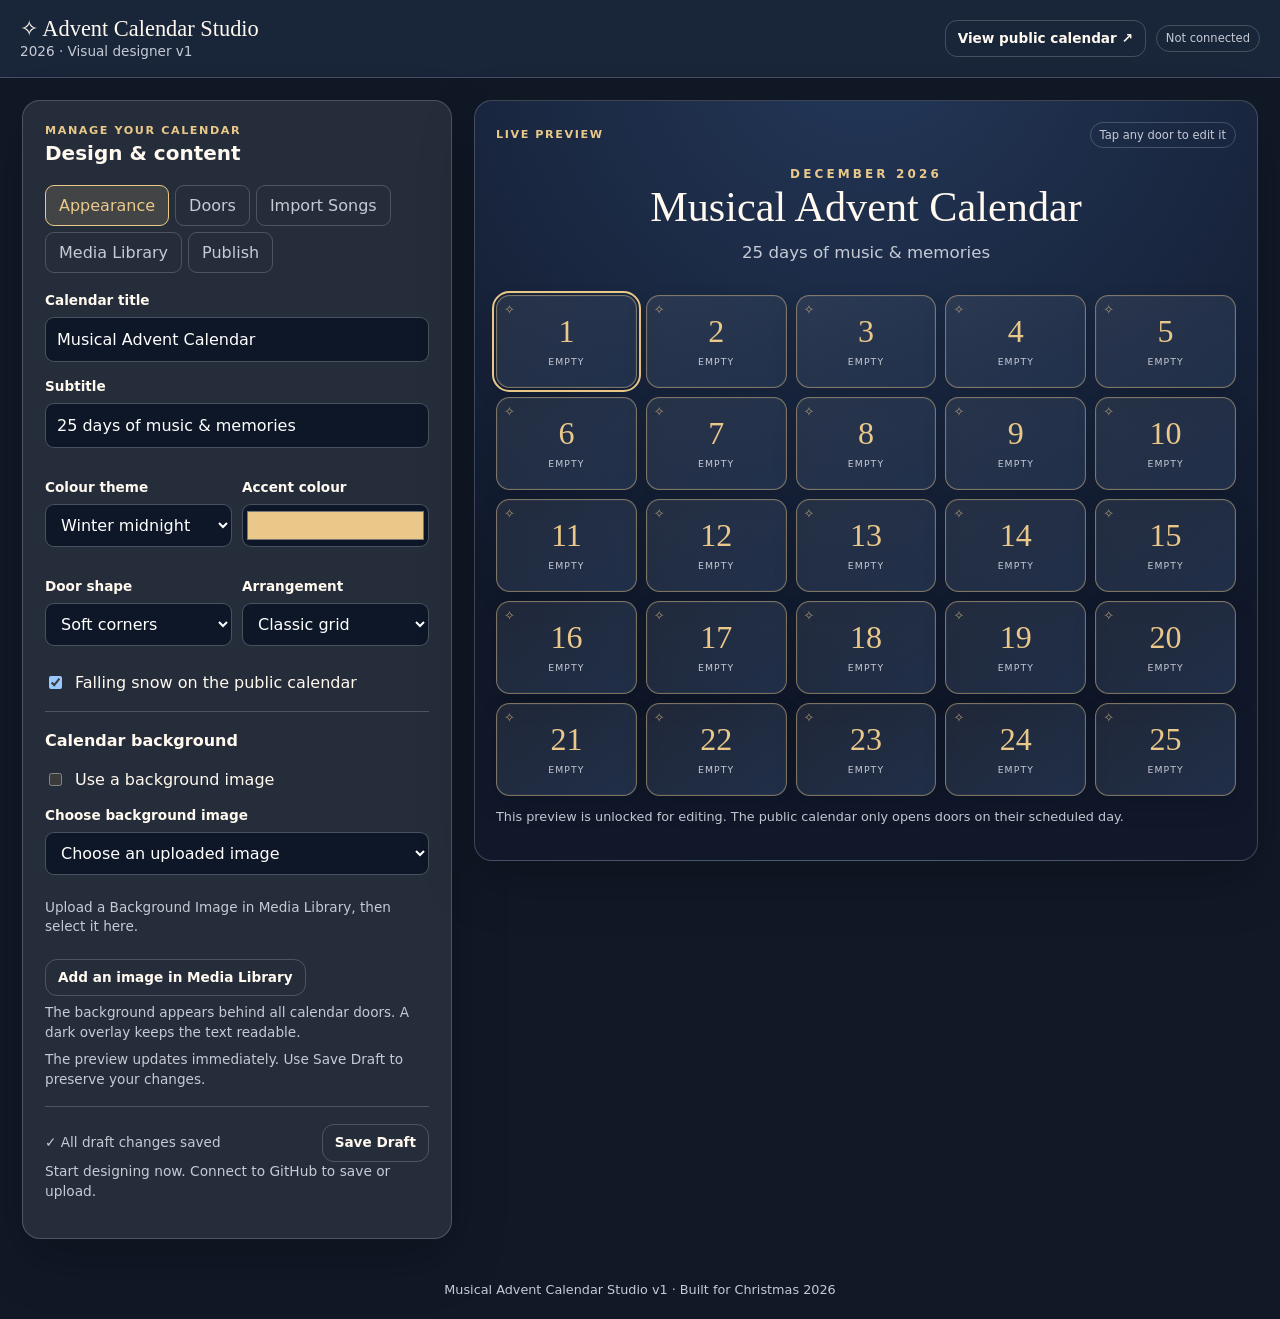
==== commit ac9d6c5e: "Remove decorative 'little surprise' footer from Advent calendar" ====
--- a/editor.html
+++ b/editor.html
@@ -69,11 +69,11 @@
 <div class="section"><div class="row split"><span class="muted" id="dirty-indicator">No unsaved changes</span><button id="quick-save" class="btn small ghost" type="button">Save Draft</button></div><p id="editor-status" class="status" role="status" aria-live="polite"></p></div></section>
 <section class="editor-preview softcard" id="preview-surface" aria-label="Interactive live calendar preview">
 <div class="row split"><div class="cap">Live preview</div><span class="pill">Tap any door to edit it</span></div>
-<header class="masthead"><div class="eyebrow">December 2026</div><h1 id="preview-title">Musical Advent Calendar</h1><p id="preview-subtitle" class="subhead">25 days of music &amp; memories</p></header>
-<div class="calendar-wrap"><div class="calendar-grid" id="preview-grid"></div><div class="calendar-footer">A little surprise behind every door ✨</div></div>
+<header class="masthead"><div class="eyebrow">December 2026</div><h1 id="preview-title">Musical Advent Calendar</h1><p id="preview-subtitle" class="subhead hidden"></p></header>
+<div class="calendar-wrap"><div class="calendar-grid" id="preview-grid"></div></div>
 <p class="editor-door-caption">This preview is unlocked for editing. The public calendar only opens doors on their scheduled day.</p></section></main>
 <dialog id="test-dialog" class="dialog"><div class="dialog-inner"><div class="dialog-head"><div><div class="eyebrow" id="test-day">December 1</div><h2 id="test-title">Preview</h2></div><button class="close" id="test-close" type="button" aria-label="Close">×</button></div><div class="previewbox" id="test-image"></div><p id="test-message" class="reveal-message"></p><audio id="test-audio" controls style="width:100%" class="hidden"></audio></div></dialog>
 <footer class="editor-foot">Musical Advent Calendar Studio v1 · Built for Christmas 2026</footer>
 <script src="https://cdn.sheetjs.com/xlsx-0.20.3/package/dist/xlsx.full.min.js" defer></script>
-<script src="editor.js?v=20261111mediakinds2" defer></script>
+<script src="editor.js?v=20261111subtitle1" defer></script>
 </body></html>
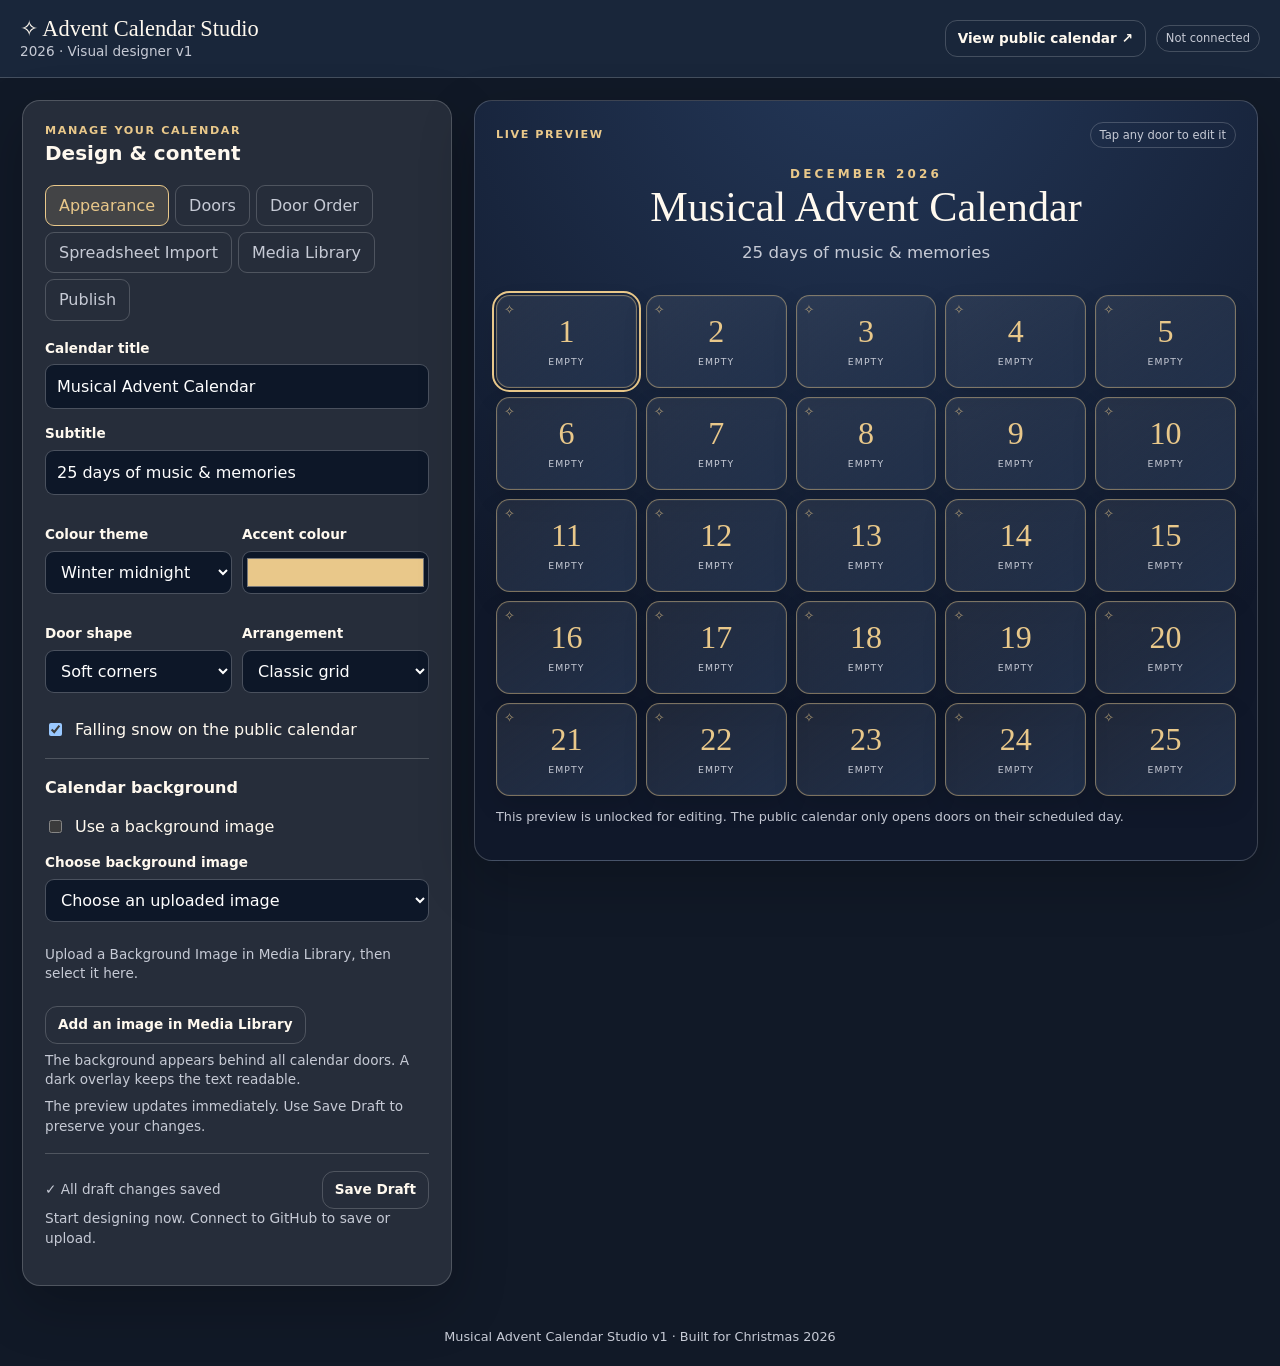
==== commit 841043bb: "Add independent Door Order tab with drag, shuffle and undo" ====
--- a/editor.html
+++ b/editor.html
@@ -1,11 +1,11 @@
 <!doctype html><html lang="en"><head>
 <meta charset="utf-8"><meta name="viewport" content="width=device-width,initial-scale=1"><meta name="robots" content="noindex,nofollow">
 <meta http-equiv="Content-Security-Policy" content="default-src 'self'; script-src 'self' https://cdn.sheetjs.com; style-src 'self' 'unsafe-inline'; img-src 'self' https://raw.githubusercontent.com data: blob:; media-src 'self' https://raw.githubusercontent.com blob:; connect-src 'self' https://api.github.com https://raw.githubusercontent.com https://docs.google.com; object-src 'none'; base-uri 'none'">
-<title>Advent Calendar Studio — 2026</title><link rel="stylesheet" href="styles.css?v=20261111mediakinds2">
+<title>Advent Calendar Studio — 2026</title><link rel="stylesheet" href="styles.css?v=20261111doororder1">
 </head><body class="editor-page">
 <header class="editor-header"><div><div class="brand">✧ Advent Calendar Studio</div><small class="muted">2026 · Visual designer v1</small></div><div class="row wraprow"><a class="btn ghost small" href="index.html" target="_blank" rel="noopener">View public calendar ↗</a><span class="pill" id="connection-state">Not connected</span></div></header>
 <main class="editor-shell"><section class="editor-panel softcard" aria-label="Calendar controls"><div class="cap">Manage your calendar</div><h2>Design &amp; content</h2>
-<nav class="tabs" aria-label="Editor sections"><button class="tab active" data-tab="appearance" type="button">Appearance</button><button class="tab" data-tab="doors" type="button">Doors</button><button class="tab" data-tab="import" type="button">Import Songs</button><button class="tab" data-tab="media" type="button">Media Library</button><button class="tab" data-tab="publish" type="button">Publish</button></nav>
+<nav class="tabs" aria-label="Editor sections"><button class="tab active" data-tab="appearance" type="button">Appearance</button><button class="tab" data-tab="doors" type="button">Doors</button><button class="tab" data-tab="order" type="button">Door Order</button><button class="tab" data-tab="import" type="button">Spreadsheet Import</button><button class="tab" data-tab="media" type="button">Media Library</button><button class="tab" data-tab="publish" type="button">Publish</button></nav>
 <div id="tab-appearance" class="tab-content">
 <label class="field"><span>Calendar title</span><input id="setting-title" value="Musical Advent Calendar" maxlength="95"></label>
 <label class="field"><span>Subtitle</span><input id="setting-subtitle" value="25 days of music & memories" maxlength="160"></label>
@@ -25,10 +25,17 @@
 <div class="previewbox" id="photo-preview"><span class="empty">Choose a photograph from the media library</span></div>
 <div class="btnrow"><button class="btn small ghost" id="door-test" type="button">Preview this door</button><button class="btn small ghost" id="go-media" type="button">Add media +</button></div>
 <div class="section"><h3>Test the published calendar</h3><p class="hint">See the real public layout with every door unlocked, regardless of date. Your visitors will still see the usual date locks. This uses your last published version, not unsaved draft changes.</p><a class="btn small ghost" id="public-preview-link" href="index.html?preview=1" target="_blank" rel="noopener noreferrer">🔓 Open unlocked public preview ↗</a></div>
-<div class="section"><h3>Song details</h3><p class="hint">Enter these manually or use Import Songs to fill multiple days at once.</p><label class="field"><span>Chosen by</span><input id="door-chosen-by" maxlength="120" placeholder="Person who chose the song"></label><label class="field"><span>Song title</span><input id="door-song-title" maxlength="200" placeholder="Song name"></label><label class="field"><span>Artist</span><input id="door-artist" maxlength="200" placeholder="Artist or band"></label></div>
+<div class="section"><h3>Song details</h3><p class="hint">Enter these manually or use Spreadsheet Import to fill multiple days at once.</p><label class="field"><span>Chosen by</span><input id="door-chosen-by" maxlength="120" placeholder="Person who chose the song"></label><label class="field"><span>Song title</span><input id="door-song-title" maxlength="200" placeholder="Song name"></label><label class="field"><span>Artist</span><input id="door-artist" maxlength="200" placeholder="Artist or band"></label></div>
 <label class="field"><span>Title shown when opened (optional)</span><input id="door-title" maxlength="100" placeholder="A Christmas memory"></label>
 <label class="field"><span>Personal message (optional)</span><textarea id="door-message" maxlength="1500" placeholder="Write a message to appear behind the door..."></textarea></label>
 <p class="hint">Click a number in the live preview to switch doors. Dates are enforced on the public site, not in the editor.</p></div>
+<div id="tab-order" class="tab-content hidden">
+<h3>Door Order</h3>
+<p class="hint">Move a complete contribution to a different December date. The date stays fixed while the person's name, song, artist, photo, audio and message move together.</p>
+<div class="btnrow order-actions"><button id="order-shuffle" class="btn small ghost" type="button">Shuffle contents</button><button id="order-undo" class="btn small ghost" type="button" disabled>Undo last change</button></div>
+<div id="order-list" class="order-list" role="list" aria-label="Door contributions, December 1 to 25"></div>
+<p class="hint">Drag the handle to move a row, including on a phone. The arrows move one date at a time. These are draft changes until you save; the public calendar only changes when you publish.</p>
+</div>
 <div id="tab-import" class="tab-content hidden">
 <h3>Import song information</h3>
 <p class="hint">Import day, chosen-by name, song title and artist. Photos, audio files and personal messages are not changed. Import is one-time, not a live link.</p>
@@ -75,5 +82,5 @@
 <dialog id="test-dialog" class="dialog"><div class="dialog-inner"><div class="dialog-head"><div><div class="eyebrow" id="test-day">December 1</div><h2 id="test-title">Preview</h2></div><button class="close" id="test-close" type="button" aria-label="Close">×</button></div><div class="previewbox" id="test-image"></div><p id="test-message" class="reveal-message"></p><audio id="test-audio" controls style="width:100%" class="hidden"></audio></div></dialog>
 <footer class="editor-foot">Musical Advent Calendar Studio v1 · Built for Christmas 2026</footer>
 <script src="https://cdn.sheetjs.com/xlsx-0.20.3/package/dist/xlsx.full.min.js" defer></script>
-<script src="editor.js?v=20261111subtitle1" defer></script>
+<script src="editor.js?v=20261111doororder1" defer></script>
 </body></html>
--- a/styles.css
+++ b/styles.css
@@ -16,3 +16,21 @@
 .background-image-thumb{width:92px;height:60px;flex-shrink:0;object-fit:cover;border-radius:9px;border:1px solid var(--edge)}
 .media-kind-tabs{margin:12px 0 15px}
 .seek-row{display:flex;align-items:center;gap:8px;margin-top:5px;font-size:.72rem;color:var(--muted);font-variant-numeric:tabular-nums}.seek-row input[type=range]{width:100%;min-width:40px;flex:1;accent-color:var(--accent);cursor:pointer}.seek-row input[type=range]:disabled{opacity:.4;cursor:default}.nowplaying .track{min-width:0}@media(max-width:600px){.nowplaying{gap:8px;padding:10px}.nowplaying button{padding:8px}.seek-row{gap:5px}}
+
+/* Independent Door Order controls. Rows move content, never dates or appearance. */
+.order-actions{margin:12px 0 16px}
+.order-list{display:grid;gap:8px;margin:12px 0 16px}
+.order-row{display:flex;align-items:center;gap:8px;min-width:0;padding:8px;background:rgba(255,255,255,.045);border:1px solid var(--edge);border-radius:12px;transition:border-color .12s,background .12s}
+.order-row.is-dragging{opacity:.45}
+.order-row.drop-target{border-color:var(--accent);background:rgba(233,200,138,.16);outline:2px solid var(--accent);outline-offset:1px}
+.order-handle{display:grid;place-items:center;flex:0 0 29px;min-height:42px;border:1px solid var(--edge);border-radius:8px;background:rgba(255,255,255,.06);color:var(--accent);font-size:1.3rem;cursor:grab;touch-action:none;user-select:none;-webkit-user-select:none}
+.order-handle:active{cursor:grabbing}
+.order-date{flex:0 0 49px;color:var(--accent);font-size:.8rem;font-weight:700;white-space:nowrap}
+.order-details{min-width:0;flex:1;display:flex;flex-direction:column;gap:1px}
+.order-details strong,.order-details small{display:block;overflow:hidden;text-overflow:ellipsis;white-space:nowrap}
+.order-details strong{font-size:.88rem}
+.order-details small{font-size:.75rem;color:var(--muted)}
+.order-controls{display:flex;flex-direction:column;gap:3px}
+.order-step{min-width:28px;min-height:26px;border:1px solid var(--edge);background:rgba(255,255,255,.06);color:var(--ink);border-radius:6px;line-height:1}
+.order-step:disabled{opacity:.2;cursor:not-allowed}
+@media(max-width:420px){.order-row{gap:6px;padding:7px 5px}.order-date{flex-basis:43px;font-size:.75rem}.order-handle{flex-basis:27px}.order-details small{font-size:.71rem}}
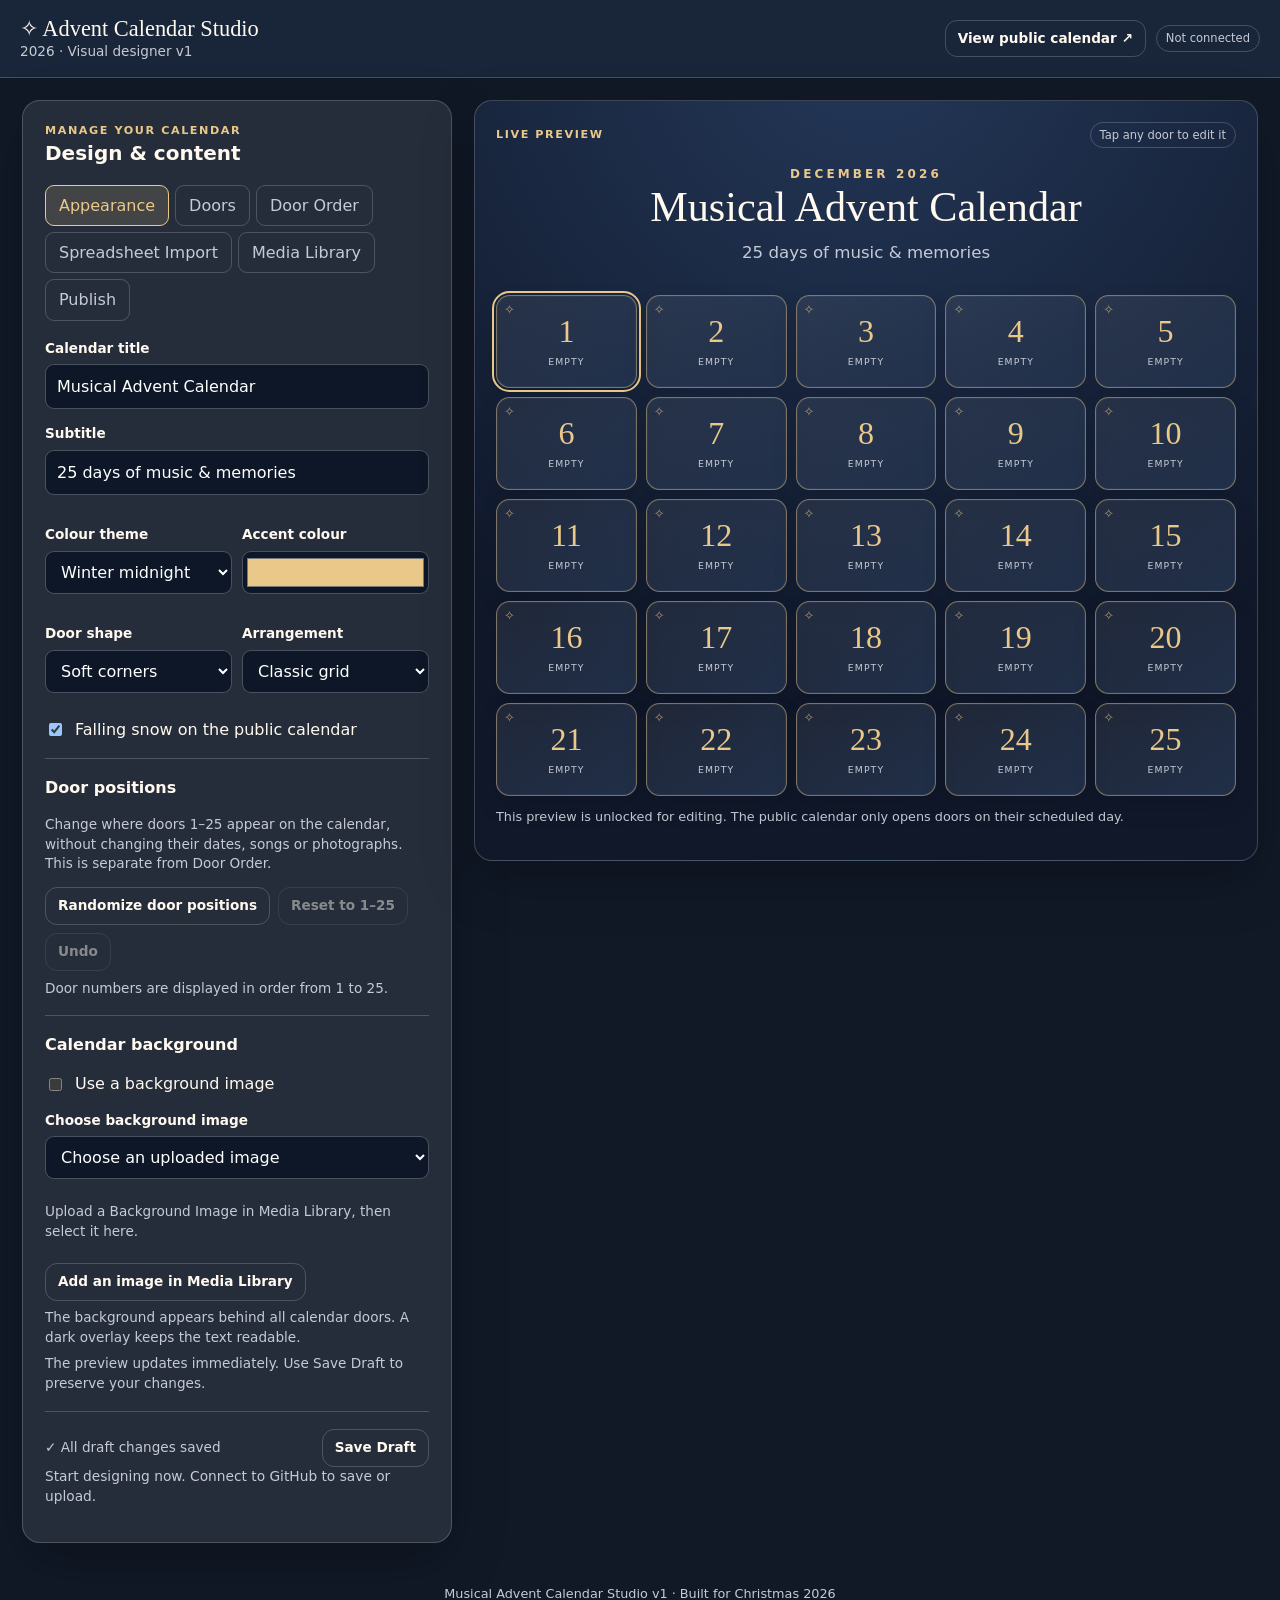
==== commit 2cdfff93: "Add independent randomized and numerical door positions in Appearance" ====
--- a/editor.html
+++ b/editor.html
@@ -12,6 +12,10 @@
 <div class="two"><label class="field"><span>Colour theme</span><select id="setting-preset"><option value="midnight">Winter midnight</option><option value="forest">Evergreen</option><option value="berry">Mulled berry</option></select></label><label class="field"><span>Accent colour</span><input id="setting-accent" class="colour" type="color" value="#e9c88a"></label></div>
 <div class="two"><label class="field"><span>Door shape</span><select id="setting-shape"><option value="soft">Soft corners</option><option value="square">Square</option><option value="pill">Rounded</option></select></label><label class="field"><span>Arrangement</span><select id="setting-layout"><option value="grid">Classic grid</option><option value="staggered">Staggered grid</option></select></label></div>
 <label class="row note-row"><input id="setting-snow" type="checkbox" checked> Falling snow on the public calendar</label>
+<div class="section"><h3>Door positions</h3>
+<p class="hint">Change where doors 1–25 appear on the calendar, without changing their dates, songs or photographs. This is separate from Door Order.</p>
+<div class="btnrow" style="margin:13px 0 8px"><button id="shuffle-door-positions" type="button" class="btn small ghost">Randomize door positions</button><button id="reset-door-positions" type="button" class="btn small ghost">Reset to 1–25</button><button id="undo-door-positions" type="button" class="btn small ghost" disabled>Undo</button></div>
+<p id="door-position-status" class="hint" aria-live="polite">Door numbers are displayed in order from 1 to 25.</p></div>
 <div class="section"><h3>Calendar background</h3>
 <label class="row note-row"><input id="setting-use-background" type="checkbox"> Use a background image</label>
 <label class="field"><span>Choose background image</span><select id="setting-background-image"><option value="">Choose an uploaded image</option></select></label>
@@ -82,5 +86,5 @@
 <dialog id="test-dialog" class="dialog"><div class="dialog-inner"><div class="dialog-head"><div><div class="eyebrow" id="test-day">December 1</div><h2 id="test-title">Preview</h2></div><button class="close" id="test-close" type="button" aria-label="Close">×</button></div><div class="previewbox" id="test-image"></div><p id="test-message" class="reveal-message"></p><audio id="test-audio" controls style="width:100%" class="hidden"></audio></div></dialog>
 <footer class="editor-foot">Musical Advent Calendar Studio v1 · Built for Christmas 2026</footer>
 <script src="https://cdn.sheetjs.com/xlsx-0.20.3/package/dist/xlsx.full.min.js" defer></script>
-<script src="editor.js?v=20261111doororder1" defer></script>
+<script src="editor.js?v=20261111visualorder1" defer></script>
 </body></html>
